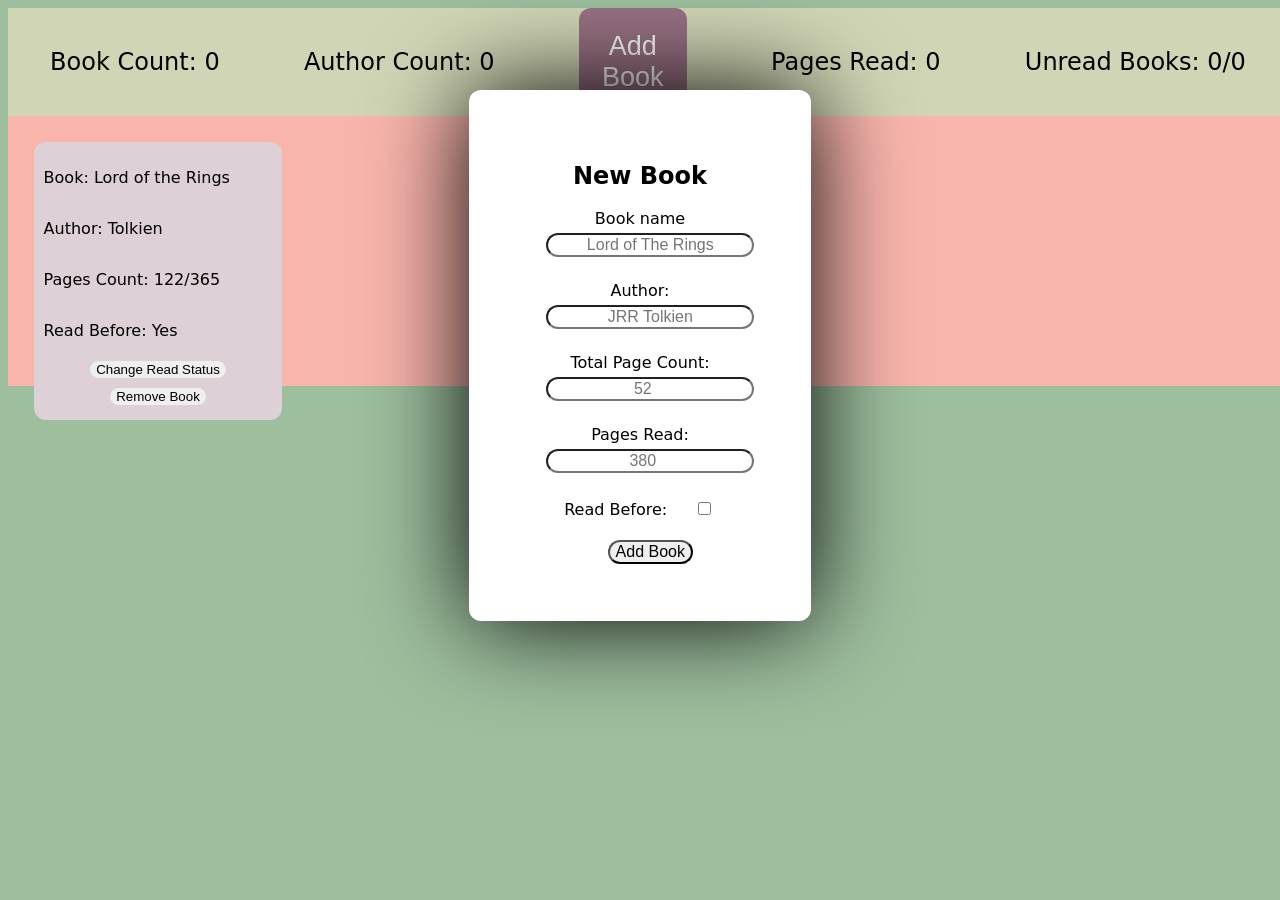
==== index.html @ 9c14ba00 "feat: Visual Layout done, needs styling and js" ====
<!DOCTYPE html>
<html lang="en">
<head>
    <meta charset="UTF-8">
    <meta name="viewport" content="width=device-width, initial-scale=1.0" rel="noopener noreferrer">
    <title>Book Library</title>
    <link rel="stylesheet" href="styles.css">
</head>
<body>
    <div class="bookRibbon">
        <p id="bookCount" class="bookStats">Book Count: 0</p>
        <p id="authorCount" class="bookStats">Author Count: 0</p>
        <button class="addBook" class="bookStats">Add Book</button>
        <p id="bookCount" class="bookStats">Pages Read: 0</p>
        <p id="authorCount" class="bookStats">Unread Books: 0/0</p>
    </div>
    <div class="bookList">
        <div class="card">
            <p class="book cardAttributes">Book: Lord of the Rings</p>
            <p class="author cardAttributes">Author: Tolkien</p>
            <p class="pages cardAttributes">Pages Count: 122/365</p>
            <p class="isRead cardAttributes">Read Before: Yes</p>
            <button class="changeReadStatus">Change Read Status</button>
            <button class="removeBook">Remove Book</button>
        </div>
    </div>
    <dialog open>
        <form style="background-color:white" action="/nowhere" method="dialog" class="card newBook">
            <h2>New Book</h2>
            <label for="bookName">Book name</label>
            <input type="text" name="bookName" id="bookInput" placeholder="Lord of The Rings">
            <br>
            <label for="authorName">Author: </label>
            <input type="text" name="authorName" id="authorInput" placeholder="JRR Tolkien">
            <br>
            <label for="pagesCount">Total Page Count: </label>
            <input type="number" name="pagesCount" id="pagesInput" placeholder="52">
            <br>
            <label for="pagesTotalRead">Pages Read:</label>
            <input type="number" name="pagesTotalRead" id="pagesRead" placeholder="380">
            <br>
            <div>
                <label for="readBefore" id="readInputText">Read Before: </label>
                <input type="checkbox" name="readBefore" id="readInput">
            </div>
            <input type="submit" value="Add Book" id="submitNewBook">
        </form>
    </dialog>
</body>
</html>
---- styles.css ----
:root{
    font-family:system-ui, -apple-system, BlinkMacSystemFont, 'Segoe UI', Roboto, Oxygen, Ubuntu, Cantarell, 'Open Sans', 'Helvetica Neue', sans-serif;  
    background-color: #9DBF9E;
}




.bookRibbon{
    display:flex;
    height:12vh;
    width:100vw;
    background-color:#d0d6b5;
    justify-content:space-around;
    align-items:center;
    .bookStats{
        font-weight:500;
        font-size:1.5rem;
    }
    button{
        background-color:#987284;
        border:none;
        color:white;
        font-weight:500;
        font-size:3vh;
        border-radius:12px;
        height:inherit;
        width:min(12vh,300px);
        /* height:min(5vw,75px); */
    }
    button:hover{
        background-color:#ee7674;
        color:black;
        box-shadow:0 0 1rem white;
    }
}
.bookList{
    height:30vh;
    width:100vw;
    background-color:#f9b5ac;
    display:grid;
    grid-template-columns:repeat(auto-fit,minmax(300px,15vw));
}
.card{
    display:flex;
    flex-direction:column;
    justify-content:space-between;
    align-items:flex-start;
    background-color:#ddd0d6;
    padding:10px;
    border-radius:12px;
    margin:2vw;
    border-color:white;
    border-width:thick;
    button{
        margin:5px;
        border:none;
        border-radius:12px;
        align-self:center;
    }
    button:hover{
        box-shadow:0 0 0.5rem black;
    }
}
.card:hover{
    box-shadow:0 0 1rem black;
}



dialog{
    /* display:none; */
    border-radius:12px;
    position:fixed;
    z-index:1;
    left:0%;
    top:10%;
    text-align:center;
    border:none;
    box-shadow:0 0 100px black;
    .card.newBook{
        background-color:white;
        align-items:center;
        h2{
            justify-self:center;
            align-self: center;
        }
        input{
            margin:5px;
            color:black;
            font-weight:500;
            font-size:1rem;
            border-radius:12px;
            height:inherit;
            margin-left:2vw;
        }
        input::placeholder{
            text-align:center;
        }
        div{
            margin-bottom:15px;
        }
        #submitNewBook{
            color:black;
        }
    }
    .card:hover{
        box-shadow:none;
    }
}
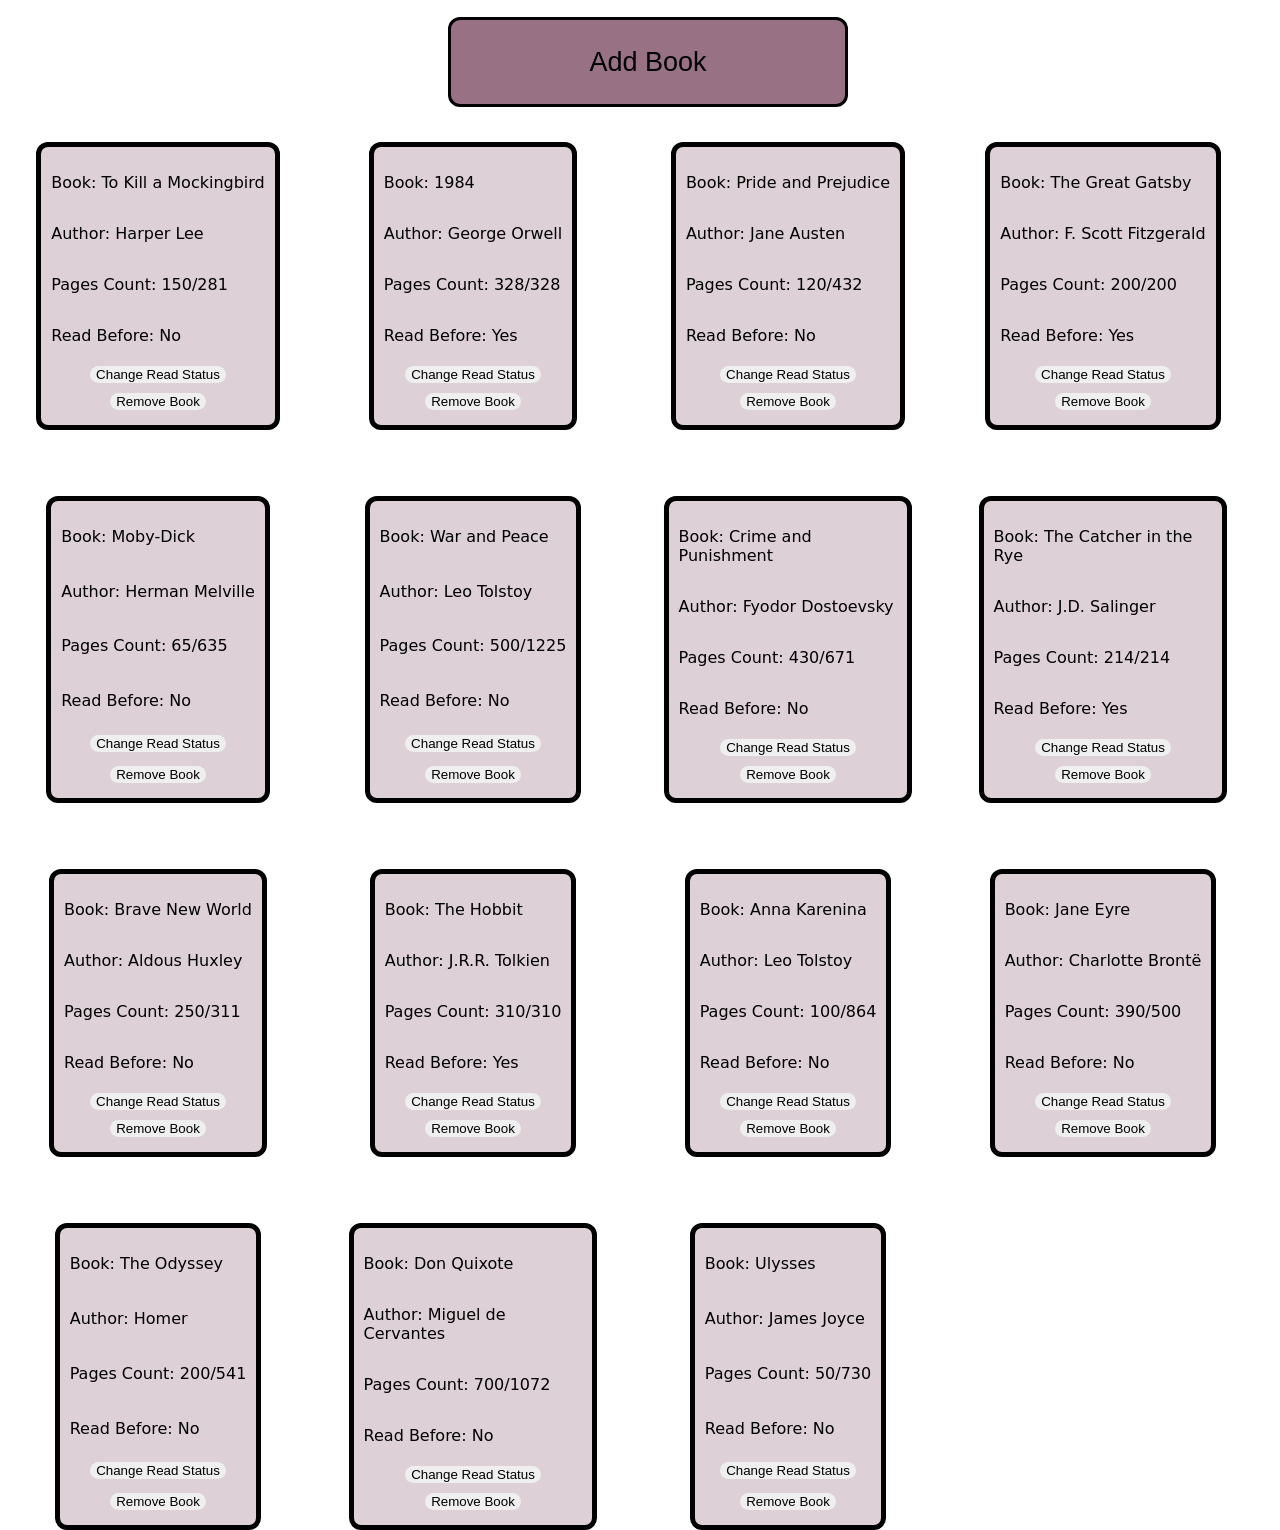
==== commit 5ebb680d: "feat: Interactive functionality added" ====
--- a/index.html
+++ b/index.html
@@ -5,27 +5,20 @@
     <meta name="viewport" content="width=device-width, initial-scale=1.0" rel="noopener noreferrer">
     <title>Book Library</title>
     <link rel="stylesheet" href="styles.css">
+    <script src="book.js" defer></script>
 </head>
 <body>
     <div class="bookRibbon">
-        <p id="bookCount" class="bookStats">Book Count: 0</p>
-        <p id="authorCount" class="bookStats">Author Count: 0</p>
+        <!-- <p id="bookCount" class="bookStats">Book Count: 0</p>
+        <p id="authorCount" class="bookStats">Author Count: 0</p> -->
         <button class="addBook" class="bookStats">Add Book</button>
-        <p id="bookCount" class="bookStats">Pages Read: 0</p>
-        <p id="authorCount" class="bookStats">Unread Books: 0/0</p>
+        <!-- <p id="bookCount" class="bookStats">Pages Read: 0</p>
+        <p id="authorCount" class="bookStats">Unread Books: 0/0</p> -->
     </div>
     <div class="bookList">
-        <div class="card">
-            <p class="book cardAttributes">Book: Lord of the Rings</p>
-            <p class="author cardAttributes">Author: Tolkien</p>
-            <p class="pages cardAttributes">Pages Count: 122/365</p>
-            <p class="isRead cardAttributes">Read Before: Yes</p>
-            <button class="changeReadStatus">Change Read Status</button>
-            <button class="removeBook">Remove Book</button>
-        </div>
     </div>
-    <dialog open>
-        <form style="background-color:white" action="/nowhere" method="dialog" class="card newBook">
+    <dialog id="modal" >
+        <form style="background-color:white" action="/nowhere" method="dialog" class="card newBook" id="submitNewBook">
             <h2>New Book</h2>
             <label for="bookName">Book name</label>
             <input type="text" name="bookName" id="bookInput" placeholder="Lord of The Rings">
--- a/styles.css
+++ b/styles.css
@@ -1,6 +1,6 @@
 :root{
     font-family:system-ui, -apple-system, BlinkMacSystemFont, 'Segoe UI', Roboto, Oxygen, Ubuntu, Cantarell, 'Open Sans', 'Helvetica Neue', sans-serif;  
-    background-color: #9DBF9E;
+    /* background-color: #9DBF9E; */
 }
 
 
@@ -10,7 +10,7 @@
     display:flex;
     height:12vh;
     width:100vw;
-    background-color:#d0d6b5;
+    /* background-color:#d0d6b5; */
     justify-content:space-around;
     align-items:center;
     .bookStats{
@@ -19,27 +19,29 @@
     }
     button{
         background-color:#987284;
-        border:none;
-        color:white;
+        border:solid black;
+        color:black;
         font-weight:500;
         font-size:3vh;
         border-radius:12px;
-        height:inherit;
-        width:min(12vh,300px);
+        height:10vh;
+        width:max(12vh,400px);
         /* height:min(5vw,75px); */
     }
     button:hover{
-        background-color:#ee7674;
-        color:black;
+        /* background-color:#ee7674; */
+        color:white;
         box-shadow:0 0 1rem white;
     }
 }
 .bookList{
     height:30vh;
     width:100vw;
-    background-color:#f9b5ac;
+    /* background-color:#f9b5ac; */
     display:grid;
     grid-template-columns:repeat(auto-fit,minmax(300px,15vw));
+    justify-items:center;
+    gap:15px;
 }
 .card{
     display:flex;
@@ -50,7 +52,8 @@
     padding:10px;
     border-radius:12px;
     margin:2vw;
-    border-color:white;
+    border:solid black;
+    /* border-color:white; */
     border-width:thick;
     button{
         margin:5px;
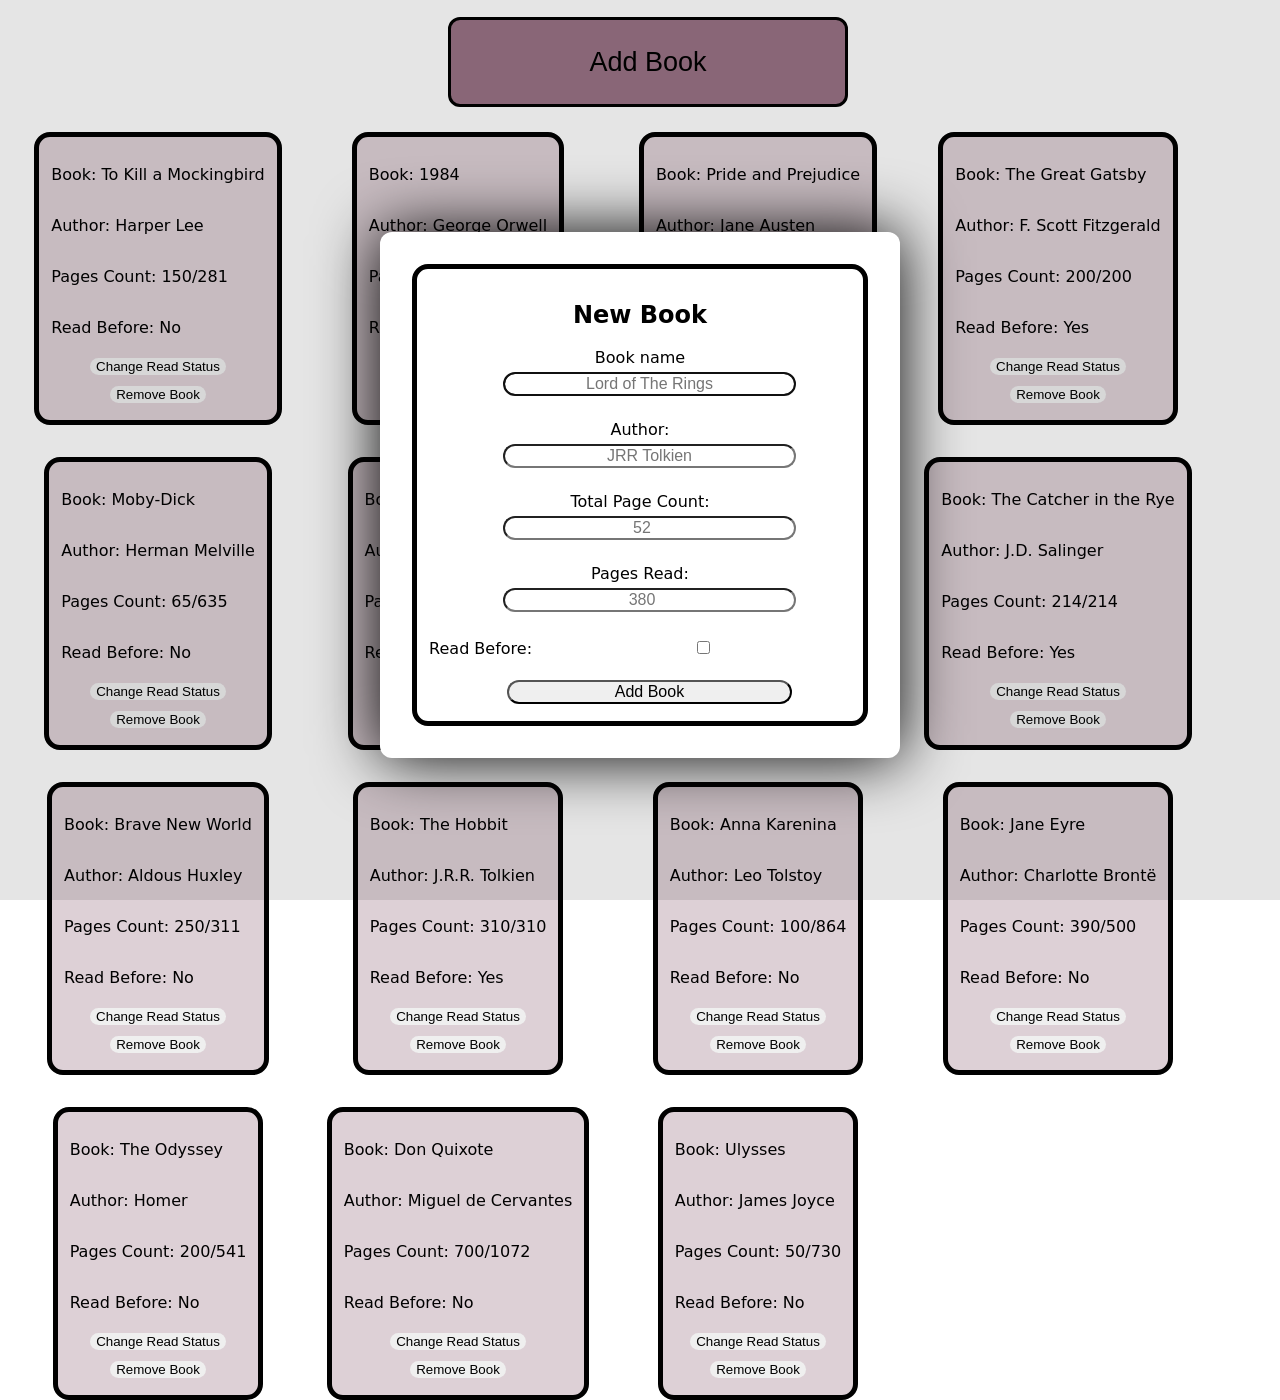
==== commit ce29944b: "style: Updated spacing responsiveness" ====
--- a/index.html
+++ b/index.html
@@ -1,43 +1,82 @@
-<!DOCTYPE html>
+<!doctype html>
 <html lang="en">
-<head>
-    <meta charset="UTF-8">
-    <meta name="viewport" content="width=device-width, initial-scale=1.0" rel="noopener noreferrer">
+  <head>
+    <meta charset="UTF-8" />
+    <meta
+      name="viewport"
+      content="width=device-width, initial-scale=1.0"
+      rel="noopener noreferrer"
+    />
     <title>Book Library</title>
-    <link rel="stylesheet" href="styles.css">
+    <link rel="stylesheet" href="styles.css" />
     <script src="book.js" defer></script>
-</head>
-<body>
+  </head>
+  <body>
     <div class="bookRibbon">
-        <!-- <p id="bookCount" class="bookStats">Book Count: 0</p>
+      <!-- <p id="bookCount" class="bookStats">Book Count: 0</p>
         <p id="authorCount" class="bookStats">Author Count: 0</p> -->
-        <button class="addBook" class="bookStats">Add Book</button>
-        <!-- <p id="bookCount" class="bookStats">Pages Read: 0</p>
-        <p id="authorCount" class="bookStats">Unread Books: 0/0</p> -->
+      <button class="addBook" class="bookStats">Add Book</button>
     </div>
-    <div class="bookList">
-    </div>
-    <dialog id="modal" >
-        <form style="background-color:white" action="/nowhere" method="dialog" class="card newBook" id="submitNewBook">
-            <h2>New Book</h2>
-            <label for="bookName">Book name</label>
-            <input type="text" name="bookName" id="bookInput" placeholder="Lord of The Rings">
-            <br>
-            <label for="authorName">Author: </label>
-            <input type="text" name="authorName" id="authorInput" placeholder="JRR Tolkien">
-            <br>
-            <label for="pagesCount">Total Page Count: </label>
-            <input type="number" name="pagesCount" id="pagesInput" placeholder="52">
-            <br>
-            <label for="pagesTotalRead">Pages Read:</label>
-            <input type="number" name="pagesTotalRead" id="pagesRead" placeholder="380">
-            <br>
-            <div>
-                <label for="readBefore" id="readInputText">Read Before: </label>
-                <input type="checkbox" name="readBefore" id="readInput">
-            </div>
-            <input type="submit" value="Add Book" id="submitNewBook">
-        </form>
+    <div class="bookList"></div>
+    <dialog id="modal" show>
+      <form
+        style="background-color: white"
+        action="/nowhere"
+        method="dialog"
+        class="card newBook"
+        id="submitNewBook"
+      >
+        <h2>New Book</h2>
+        <label for="bookName">Book name</label>
+        <input
+          type="text"
+          name="bookName"
+          id="bookInput"
+          placeholder="Lord of The Rings"
+          minlength="0"
+          maxlength="32"
+          required
+        />
+        <br />
+        <label for="authorName">Author: </label>
+        <input
+          type="text"
+          name="authorName"
+          id="authorInput"
+          placeholder="JRR Tolkien"
+          minlength="0"
+          maxlength="32"
+          required
+        />
+        <br />
+        <label for="pagesCount">Total Page Count: </label>
+        <input
+          type="number"
+          name="pagesCount"
+          id="pagesInput"
+          placeholder="52"
+          min="0"
+          max="10000"
+          required
+        />
+        <br />
+        <label for="pagesTotalRead">Pages Read:</label>
+        <input
+          type="number"
+          name="pagesTotalRead"
+          id="pagesRead"
+          placeholder="380"
+          min="0"
+          max="10000"
+          required
+        />
+        <br />
+        <div>
+          <label for="readBefore" id="readInputText">Read Before: </label>
+          <input type="checkbox" name="readBefore" id="readInput" required />
+        </div>
+        <input type="submit" value="Add Book" id="submitNewBook" />
+      </form>
     </dialog>
-</body>
-</html>+  </body>
+</html>
--- a/styles.css
+++ b/styles.css
@@ -1,113 +1,118 @@
-:root{
-    font-family:system-ui, -apple-system, BlinkMacSystemFont, 'Segoe UI', Roboto, Oxygen, Ubuntu, Cantarell, 'Open Sans', 'Helvetica Neue', sans-serif;  
-    /* background-color: #9DBF9E; */
+:root {
+  font-family:
+    system-ui,
+    -apple-system,
+    BlinkMacSystemFont,
+    "Segoe UI",
+    Roboto,
+    Oxygen,
+    Ubuntu,
+    Cantarell,
+    "Open Sans",
+    "Helvetica Neue",
+    sans-serif;
+  /* background-color: #9DBF9E; */
 }
 
-
-
-
-.bookRibbon{
-    display:flex;
-    height:12vh;
-    width:100vw;
-    /* background-color:#d0d6b5; */
-    justify-content:space-around;
-    align-items:center;
-    .bookStats{
-        font-weight:500;
-        font-size:1.5rem;
-    }
-    button{
-        background-color:#987284;
-        border:solid black;
-        color:black;
-        font-weight:500;
-        font-size:3vh;
-        border-radius:12px;
-        height:10vh;
-        width:max(12vh,400px);
-        /* height:min(5vw,75px); */
-    }
-    button:hover{
-        /* background-color:#ee7674; */
-        color:white;
-        box-shadow:0 0 1rem white;
-    }
+.bookRibbon {
+  display: flex;
+  height: 12vh;
+  width: 100vw;
+  /* background-color:#d0d6b5; */
+  justify-content: space-around;
+  align-items: center;
+  .bookStats {
+    font-weight: 500;
+    font-size: 1.5rem;
+  }
+  button {
+    background-color: #987284;
+    border: solid black;
+    color: black;
+    font-weight: 500;
+    font-size: 3vh;
+    border-radius: 12px;
+    height: 10vh;
+    width: max(12vh, 400px);
+    /* height:min(5vw,75px); */
+  }
+  button:hover {
+    /* background-color:#ee7674; */
+    color: white;
+    box-shadow: 0 0 1rem white;
+  }
 }
-.bookList{
-    height:30vh;
-    width:100vw;
-    /* background-color:#f9b5ac; */
-    display:grid;
-    grid-template-columns:repeat(auto-fit,minmax(300px,15vw));
-    justify-items:center;
-    gap:15px;
+.bookList {
+  height: 30vh;
+  width: 100vw;
+  /* background-color:#f9b5ac; */
+  display: grid;
+  grid-template-columns: repeat(auto-fit, minmax(300px, 15vw));
+  justify-items: center;
 }
-.card{
-    display:flex;
-    flex-direction:column;
-    justify-content:space-between;
-    align-items:flex-start;
-    background-color:#ddd0d6;
-    padding:10px;
-    border-radius:12px;
-    margin:2vw;
-    border:solid black;
-    /* border-color:white; */
-    border-width:thick;
-    button{
-        margin:5px;
-        border:none;
-        border-radius:12px;
-        align-self:center;
-    }
-    button:hover{
-        box-shadow:0 0 0.5rem black;
-    }
+.card {
+  display: flex;
+  flex-direction: column;
+  justify-content: space-between;
+  align-items: flex-start;
+  background-color: #ddd0d6;
+  padding: 0.75rem;
+  border-radius: 1rem;
+  margin: 1rem;
+  border: solid black;
+  /* border-color:white; */
+  border-width: thick;
+  button {
+    margin: 0.33rem;
+    border: none;
+    border-radius: 12px;
+    align-self: center;
+  }
+  button:hover {
+    box-shadow: 0 0 0.5rem black;
+  }
 }
-.card:hover{
-    box-shadow:0 0 1rem black;
+.card:hover {
+  box-shadow: 0 0 1rem black;
 }
 
-
-
-dialog{
-    /* display:none; */
-    border-radius:12px;
-    position:fixed;
-    z-index:1;
-    left:0%;
-    top:10%;
-    text-align:center;
-    border:none;
-    box-shadow:0 0 100px black;
-    .card.newBook{
-        background-color:white;
-        align-items:center;
-        h2{
-            justify-self:center;
-            align-self: center;
-        }
-        input{
-            margin:5px;
-            color:black;
-            font-weight:500;
-            font-size:1rem;
-            border-radius:12px;
-            height:inherit;
-            margin-left:2vw;
-        }
-        input::placeholder{
-            text-align:center;
-        }
-        div{
-            margin-bottom:15px;
-        }
-        #submitNewBook{
-            color:black;
-        }
+dialog {
+  /* display:none; */
+  border-radius: 0.75rem;
+  position: fixed;
+  z-index: 1;
+  left: 0%;
+  top: 10%;
+  text-align: center;
+  border: none;
+  box-shadow: 0 0 4rem black;
+  .card.newBook {
+    background-color: white;
+    align-items: center;
+    h2 {
+      justify-self: center;
+      align-self: center;
     }
-    .card:hover{
-        box-shadow:none;
+    input {
+      margin: 5px;
+      color: black;
+      font-weight: 500;
+      font-size: 1rem;
+      border-radius: 0.75rem;
+      margin-left: 1.5rem;
+      width: 32ch;
     }
-}+    input::placeholder {
+      text-align: center;
+    }
+    div {
+      margin-bottom: 1rem;
+    }
+    #submitNewBook {
+      color: black;
+    }
+  }
+  .card:hover {
+    box-shadow: none;
+  }
+}
